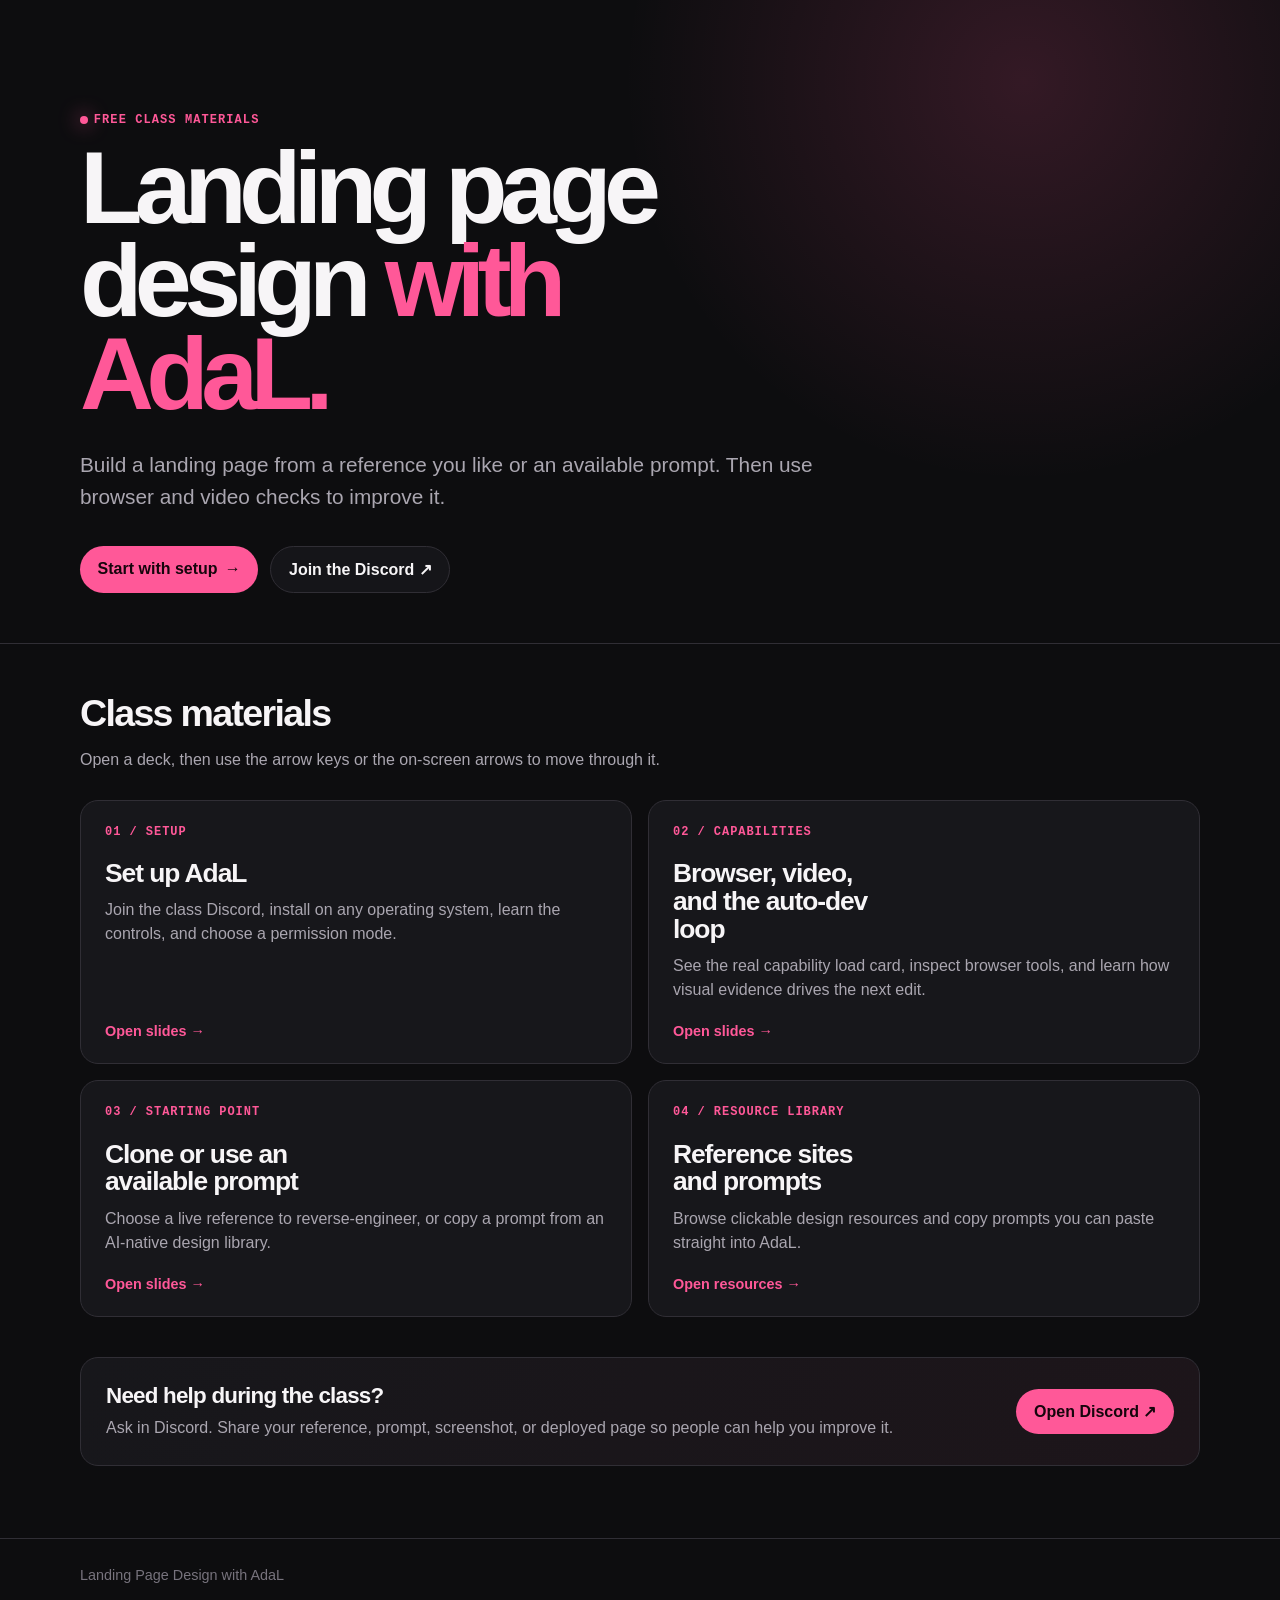
==== index.html @ eed19ae2 "docs: add course homepage Co-Authored-By: AdaL <adal@sylph.ai>" ====
<!DOCTYPE html>
<html lang="en">
<head>
<meta charset="UTF-8">
<meta name="viewport" content="width=device-width, initial-scale=1.0">
<meta name="description" content="Landing Page Design with AdaL — free class materials">
<title>Landing Page Design with AdaL</title>
<style>
  :root { --bg:#0d0d0f; --panel:#17171b; --panel-hover:#1e1d22; --line:#302e35; --text:#f7f5f7; --muted:#aaa6b0; --pink:#ff5898; --pink-soft:rgba(255,88,152,.14); }
  * { box-sizing:border-box; }
  html { scroll-behavior:smooth; }
  body { margin:0; min-height:100vh; background:radial-gradient(circle at 80% 5%,rgba(255,88,152,.16),transparent 25em),var(--bg); color:var(--text); font-family:-apple-system,BlinkMacSystemFont,"Segoe UI",sans-serif; }
  .wrap { width:min(1120px,calc(100% - 40px)); margin:0 auto; }
  header { padding:clamp(52px,10vw,110px) 0 50px; border-bottom:1px solid var(--line); }
  .eyebrow { display:inline-flex; align-items:center; gap:.5em; margin:0 0 1.2em; color:var(--pink); font:750 .75rem/1 "SF Mono",Menlo,monospace; letter-spacing:.09em; text-transform:uppercase; }
  .eyebrow::before { content:""; width:.65em; height:.65em; border-radius:99px; background:var(--pink); box-shadow:0 0 20px var(--pink); }
  h1 { max-width:11ch; margin:0; font-size:clamp(3.1rem,8vw,6.6rem); font-weight:780; letter-spacing:-.075em; line-height:.91; }
  .pink { color:var(--pink); }
  .intro { max-width:37em; margin:1.4em 0 0; color:var(--muted); font-size:clamp(1.05rem,2vw,1.3rem); line-height:1.55; }
  .actions { display:flex; flex-wrap:wrap; gap:.75em; margin-top:2em; }
  .button { display:inline-flex; align-items:center; gap:.45em; border-radius:999px; padding:.82em 1.1em; text-decoration:none; font-weight:700; transition:transform .15s,background .15s,border-color .15s; }
  .button:hover { transform:translateY(-2px); }
  .primary { color:#16050c; background:var(--pink); }.primary:hover { background:#ff79ae; }
  .secondary { border:1px solid var(--line); color:var(--text); background:#151519; }.secondary:hover { border-color:var(--pink); }
  main { padding:48px 0 72px; }
  .section-title { margin:0 0 .35em; font-size:clamp(1.7rem,3vw,2.35rem); letter-spacing:-.045em; }
  .section-copy { margin:0 0 1.7em; color:var(--muted); line-height:1.55; }
  .cards { display:grid; grid-template-columns:repeat(2,minmax(0,1fr)); gap:16px; }
  .card { display:flex; min-height:218px; flex-direction:column; padding:24px; border:1px solid var(--line); border-radius:18px; background:var(--panel); color:inherit; text-decoration:none; transition:transform .18s,border-color .18s,background .18s,box-shadow .18s; }
  .card:hover { transform:translateY(-4px); border-color:var(--pink); background:var(--panel-hover); box-shadow:0 16px 40px rgba(0,0,0,.25); }
  .card-number { color:var(--pink); font:700 .75rem "SF Mono",Menlo,monospace; letter-spacing:.08em; }
  .card h2 { max-width:15ch; margin:.8em 0 .4em; font-size:1.65rem; letter-spacing:-.04em; line-height:1.05; }
  .card p { margin:0; color:var(--muted); line-height:1.5; }
  .card .open { margin-top:auto; padding-top:1.5em; color:var(--pink); font-size:.9em; font-weight:700; }
  .resource { margin-top:40px; display:grid; grid-template-columns:1fr auto; gap:20px; align-items:center; padding:25px; border:1px solid var(--line); border-radius:18px; background:linear-gradient(115deg,var(--panel),#1d151a); }
  .resource h2 { margin:0; font-size:1.4rem; letter-spacing:-.035em; }.resource p { margin:.45em 0 0; color:var(--muted); line-height:1.5; }
  footer { padding:28px 0 38px; color:#77737d; font-size:.9rem; border-top:1px solid var(--line); }
  @media(max-width:700px) { .wrap{width:min(100% - 32px,1120px)} .cards{grid-template-columns:1fr}.resource{grid-template-columns:1fr}.resource .button{width:max-content} }
</style>
</head>
<body>
  <header>
    <div class="wrap">
      <p class="eyebrow">Free class materials</p>
      <h1>Landing page design <span class="pink">with AdaL.</span></h1>
      <p class="intro">Build a landing page from a reference you like or an available prompt. Then use browser and video checks to improve it.</p>
      <div class="actions">
        <a class="button primary" href="slides/01-setup.html">Start with setup <span>→</span></a>
        <a class="button secondary" href="https://discord.gg/adalagent" target="_blank" rel="noopener">Join the Discord ↗</a>
      </div>
    </div>
  </header>
  <main class="wrap">
    <h2 class="section-title">Class materials</h2>
    <p class="section-copy">Open a deck, then use the arrow keys or the on-screen arrows to move through it.</p>
    <div class="cards">
      <a class="card" href="slides/01-setup.html"><span class="card-number">01 / SETUP</span><h2>Set up AdaL</h2><p>Join the class Discord, install on any operating system, learn the controls, and choose a permission mode.</p><span class="open">Open slides →</span></a>
      <a class="card" href="slides/02-capabilities.html"><span class="card-number">02 / CAPABILITIES</span><h2>Browser, video, and the auto-dev loop</h2><p>See the real capability load card, inspect browser tools, and learn how visual evidence drives the next edit.</p><span class="open">Open slides →</span></a>
      <a class="card" href="slides/03-two-ways.html"><span class="card-number">03 / STARTING POINT</span><h2>Clone or use an available prompt</h2><p>Choose a live reference to reverse-engineer, or copy a prompt from an AI-native design library.</p><span class="open">Open slides →</span></a>
      <a class="card" href="slides/04-references.html"><span class="card-number">04 / RESOURCE LIBRARY</span><h2>Reference sites and prompts</h2><p>Browse clickable design resources and copy prompts you can paste straight into AdaL.</p><span class="open">Open resources →</span></a>
    </div>
    <section class="resource">
      <div><h2>Need help during the class?</h2><p>Ask in Discord. Share your reference, prompt, screenshot, or deployed page so people can help you improve it.</p></div>
      <a class="button primary" href="https://discord.gg/adalagent" target="_blank" rel="noopener">Open Discord ↗</a>
    </section>
  </main>
  <footer><div class="wrap">Landing Page Design with AdaL</div></footer>
</body>
</html>
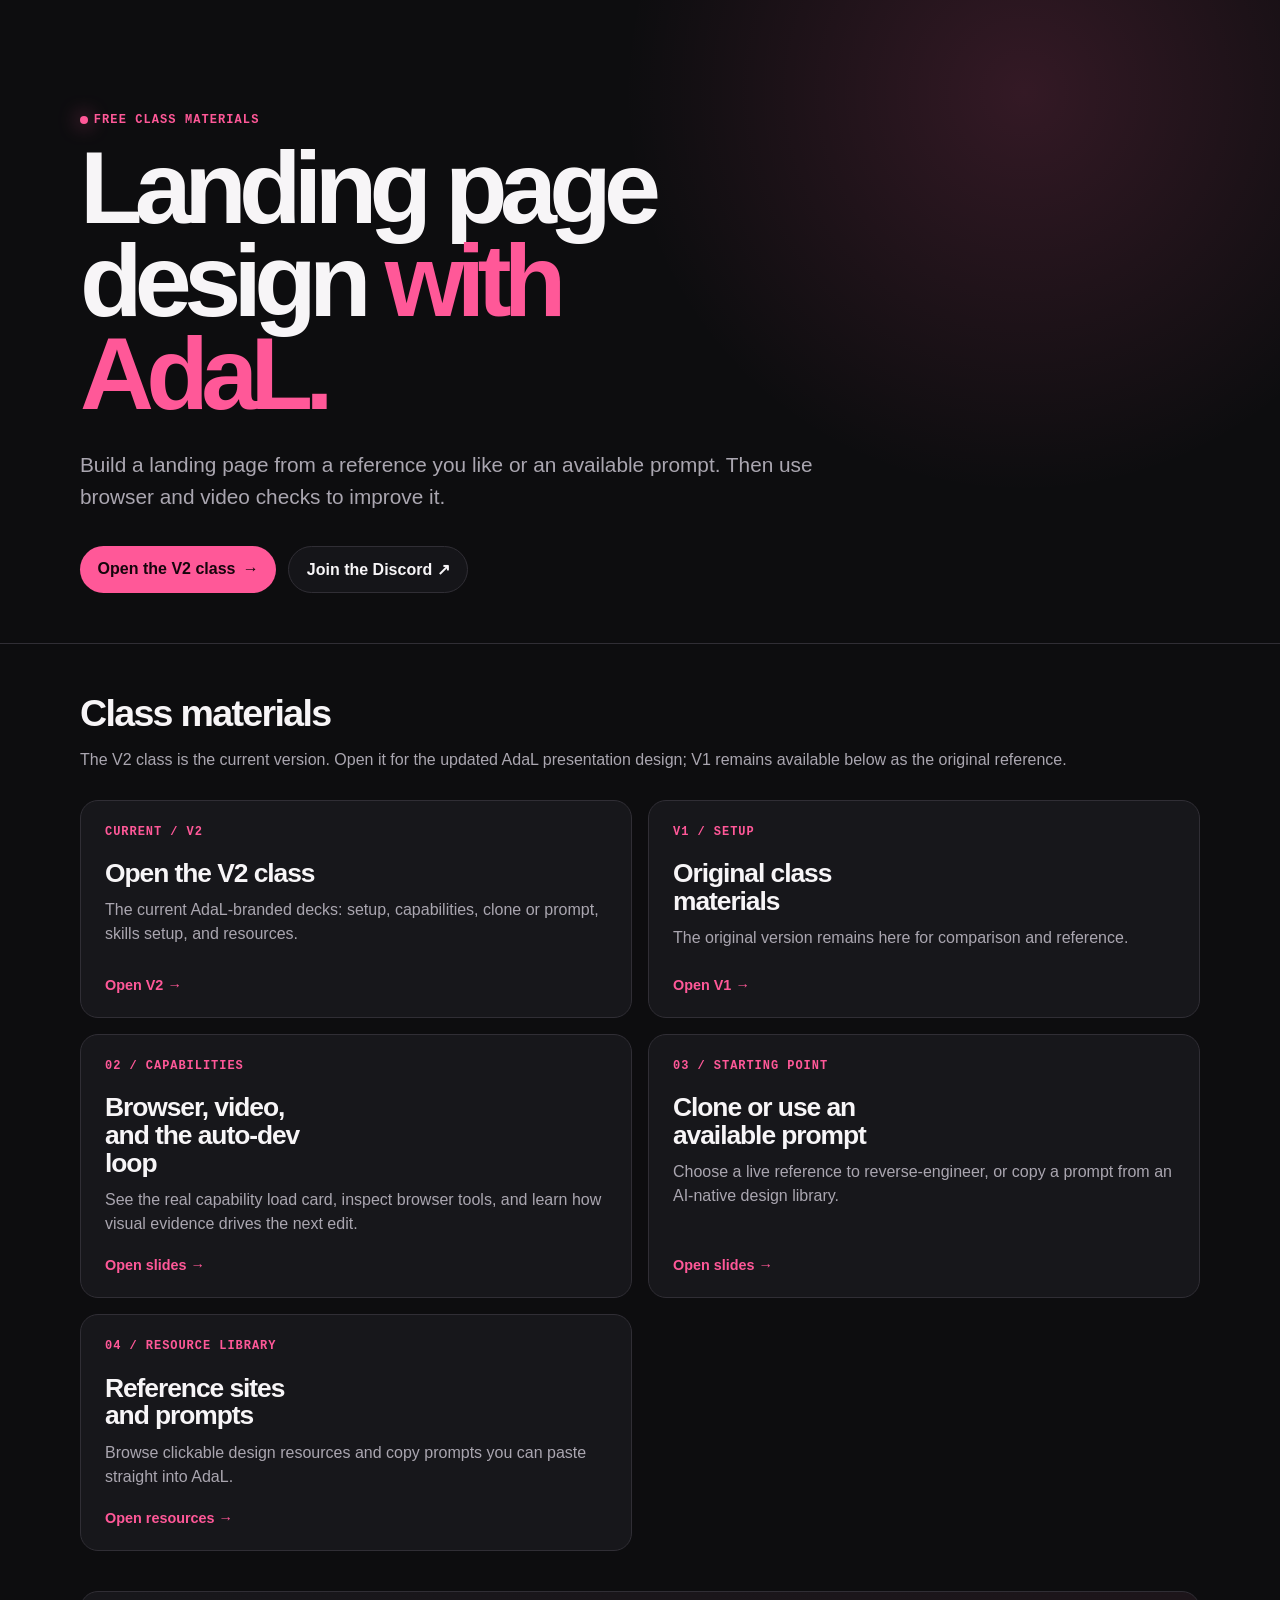
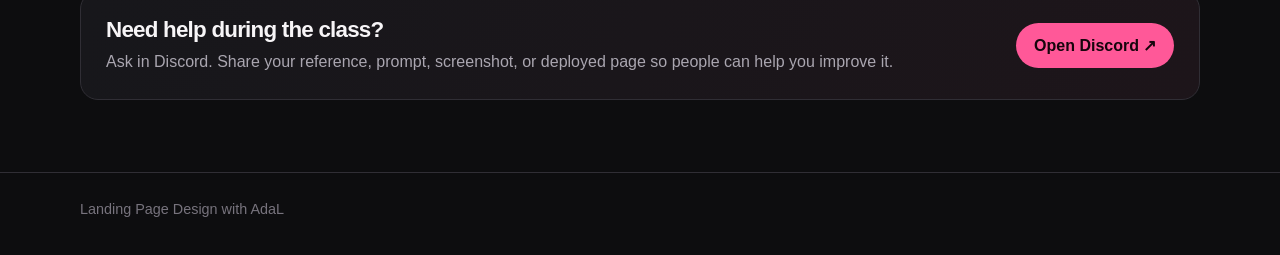
==== commit 68bee8b2: "docs: make v2 the default class experience Co-Authored-By: AdaL <adal@sylph.ai>" ====
--- a/index.html
+++ b/index.html
@@ -45,16 +45,17 @@
       <h1>Landing page design <span class="pink">with AdaL.</span></h1>
       <p class="intro">Build a landing page from a reference you like or an available prompt. Then use browser and video checks to improve it.</p>
       <div class="actions">
-        <a class="button primary" href="slides/01-setup.html">Start with setup <span>→</span></a>
+        <a class="button primary" href="v2/">Open the V2 class <span>→</span></a>
         <a class="button secondary" href="https://discord.gg/adalagent" target="_blank" rel="noopener">Join the Discord ↗</a>
       </div>
     </div>
   </header>
   <main class="wrap">
     <h2 class="section-title">Class materials</h2>
-    <p class="section-copy">Open a deck, then use the arrow keys or the on-screen arrows to move through it.</p>
+    <p class="section-copy">The V2 class is the current version. Open it for the updated AdaL presentation design; V1 remains available below as the original reference.</p>
     <div class="cards">
-      <a class="card" href="slides/01-setup.html"><span class="card-number">01 / SETUP</span><h2>Set up AdaL</h2><p>Join the class Discord, install on any operating system, learn the controls, and choose a permission mode.</p><span class="open">Open slides →</span></a>
+      <a class="card" href="v2/"><span class="card-number">CURRENT / V2</span><h2>Open the V2 class</h2><p>The current AdaL-branded decks: setup, capabilities, clone or prompt, skills setup, and resources.</p><span class="open">Open V2 →</span></a>
+      <a class="card" href="slides/01-setup.html"><span class="card-number">V1 / SETUP</span><h2>Original class materials</h2><p>The original version remains here for comparison and reference.</p><span class="open">Open V1 →</span></a>
       <a class="card" href="slides/02-capabilities.html"><span class="card-number">02 / CAPABILITIES</span><h2>Browser, video, and the auto-dev loop</h2><p>See the real capability load card, inspect browser tools, and learn how visual evidence drives the next edit.</p><span class="open">Open slides →</span></a>
       <a class="card" href="slides/03-two-ways.html"><span class="card-number">03 / STARTING POINT</span><h2>Clone or use an available prompt</h2><p>Choose a live reference to reverse-engineer, or copy a prompt from an AI-native design library.</p><span class="open">Open slides →</span></a>
       <a class="card" href="slides/04-references.html"><span class="card-number">04 / RESOURCE LIBRARY</span><h2>Reference sites and prompts</h2><p>Browse clickable design resources and copy prompts you can paste straight into AdaL.</p><span class="open">Open resources →</span></a>
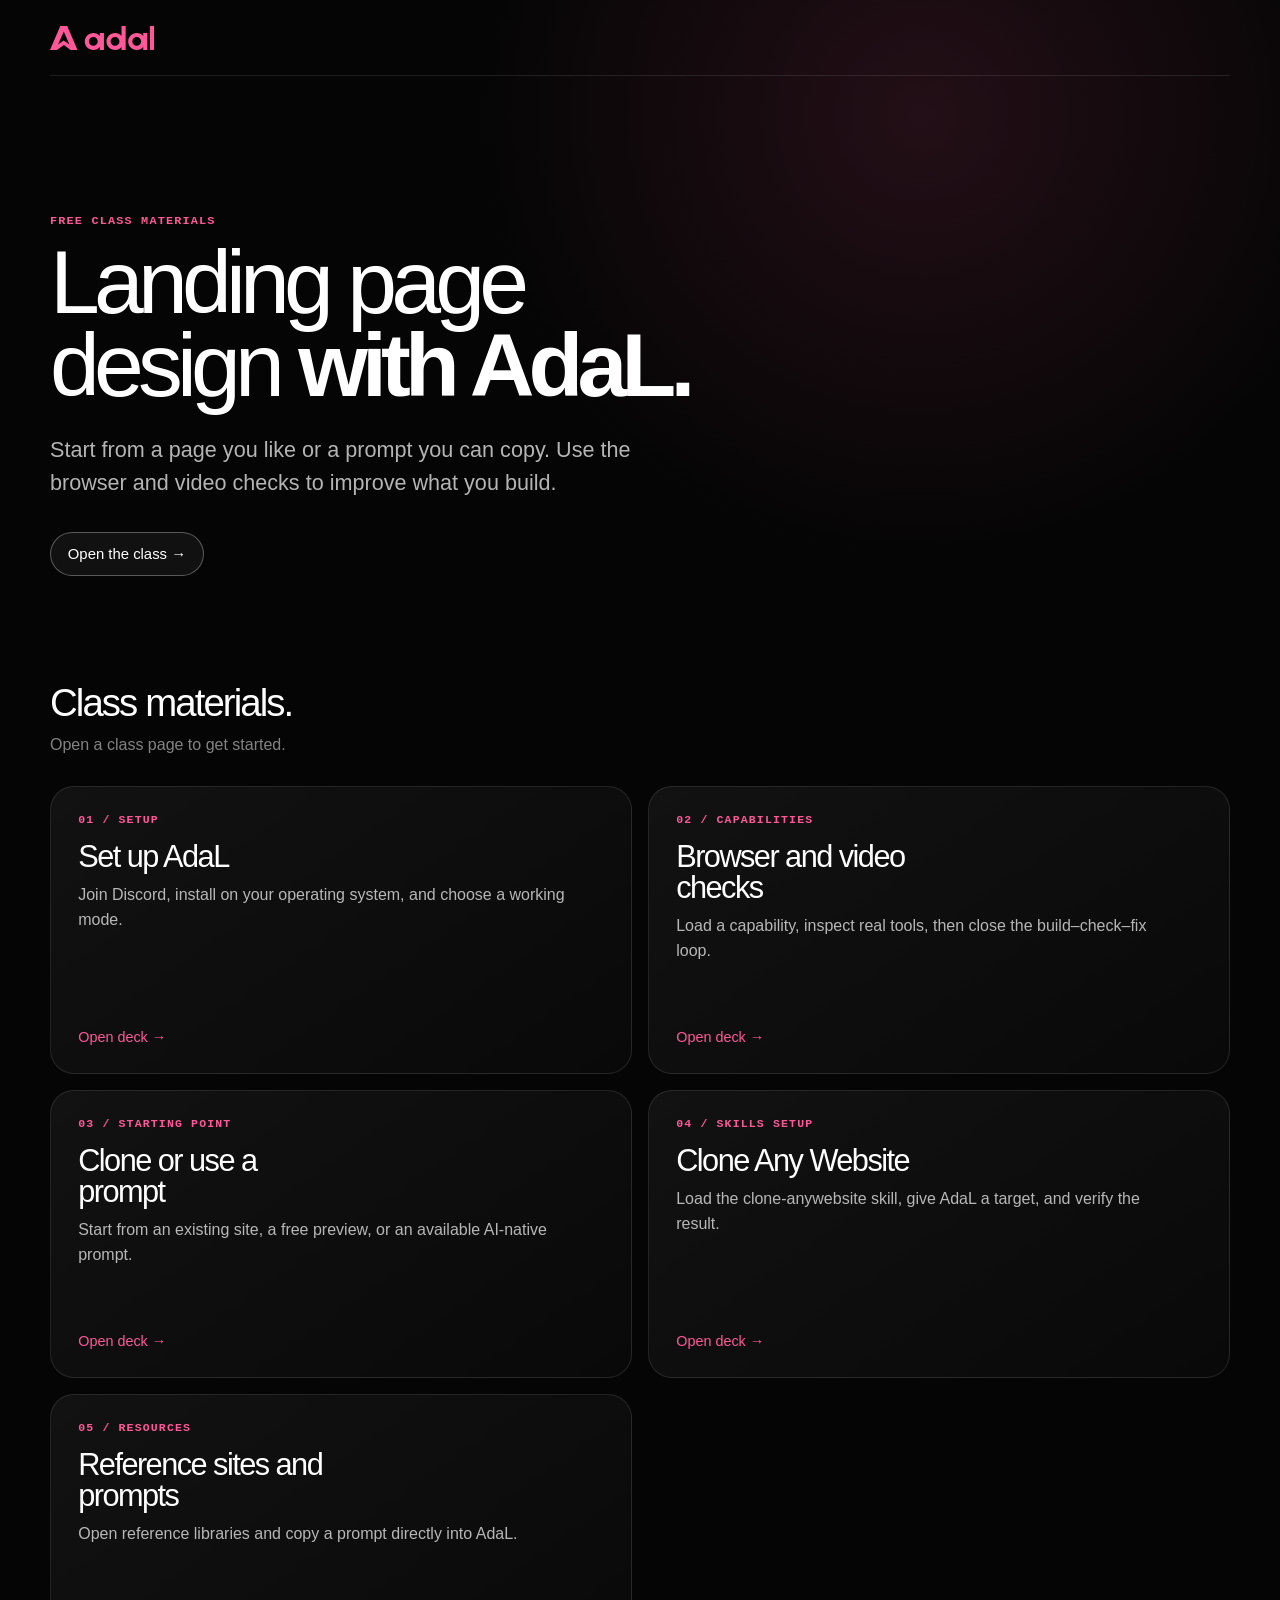
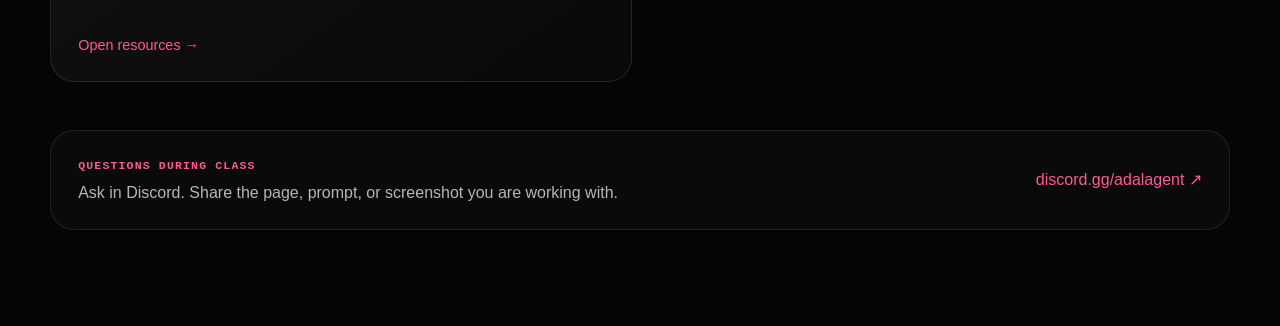
==== commit fb160eba: "docs: unify landing page design course Co-Authored-By: AdaL <adal@sylph.ai>" ====
--- a/index.html
+++ b/index.html
@@ -1,70 +1,49 @@
-<!DOCTYPE html>
+<!doctype html>
 <html lang="en">
 <head>
-<meta charset="UTF-8">
-<meta name="viewport" content="width=device-width, initial-scale=1.0">
-<meta name="description" content="Landing Page Design with AdaL — free class materials">
-<title>Landing Page Design with AdaL</title>
-<style>
-  :root { --bg:#0d0d0f; --panel:#17171b; --panel-hover:#1e1d22; --line:#302e35; --text:#f7f5f7; --muted:#aaa6b0; --pink:#ff5898; --pink-soft:rgba(255,88,152,.14); }
-  * { box-sizing:border-box; }
-  html { scroll-behavior:smooth; }
-  body { margin:0; min-height:100vh; background:radial-gradient(circle at 80% 5%,rgba(255,88,152,.16),transparent 25em),var(--bg); color:var(--text); font-family:-apple-system,BlinkMacSystemFont,"Segoe UI",sans-serif; }
-  .wrap { width:min(1120px,calc(100% - 40px)); margin:0 auto; }
-  header { padding:clamp(52px,10vw,110px) 0 50px; border-bottom:1px solid var(--line); }
-  .eyebrow { display:inline-flex; align-items:center; gap:.5em; margin:0 0 1.2em; color:var(--pink); font:750 .75rem/1 "SF Mono",Menlo,monospace; letter-spacing:.09em; text-transform:uppercase; }
-  .eyebrow::before { content:""; width:.65em; height:.65em; border-radius:99px; background:var(--pink); box-shadow:0 0 20px var(--pink); }
-  h1 { max-width:11ch; margin:0; font-size:clamp(3.1rem,8vw,6.6rem); font-weight:780; letter-spacing:-.075em; line-height:.91; }
-  .pink { color:var(--pink); }
-  .intro { max-width:37em; margin:1.4em 0 0; color:var(--muted); font-size:clamp(1.05rem,2vw,1.3rem); line-height:1.55; }
-  .actions { display:flex; flex-wrap:wrap; gap:.75em; margin-top:2em; }
-  .button { display:inline-flex; align-items:center; gap:.45em; border-radius:999px; padding:.82em 1.1em; text-decoration:none; font-weight:700; transition:transform .15s,background .15s,border-color .15s; }
-  .button:hover { transform:translateY(-2px); }
-  .primary { color:#16050c; background:var(--pink); }.primary:hover { background:#ff79ae; }
-  .secondary { border:1px solid var(--line); color:var(--text); background:#151519; }.secondary:hover { border-color:var(--pink); }
-  main { padding:48px 0 72px; }
-  .section-title { margin:0 0 .35em; font-size:clamp(1.7rem,3vw,2.35rem); letter-spacing:-.045em; }
-  .section-copy { margin:0 0 1.7em; color:var(--muted); line-height:1.55; }
-  .cards { display:grid; grid-template-columns:repeat(2,minmax(0,1fr)); gap:16px; }
-  .card { display:flex; min-height:218px; flex-direction:column; padding:24px; border:1px solid var(--line); border-radius:18px; background:var(--panel); color:inherit; text-decoration:none; transition:transform .18s,border-color .18s,background .18s,box-shadow .18s; }
-  .card:hover { transform:translateY(-4px); border-color:var(--pink); background:var(--panel-hover); box-shadow:0 16px 40px rgba(0,0,0,.25); }
-  .card-number { color:var(--pink); font:700 .75rem "SF Mono",Menlo,monospace; letter-spacing:.08em; }
-  .card h2 { max-width:15ch; margin:.8em 0 .4em; font-size:1.65rem; letter-spacing:-.04em; line-height:1.05; }
-  .card p { margin:0; color:var(--muted); line-height:1.5; }
-  .card .open { margin-top:auto; padding-top:1.5em; color:var(--pink); font-size:.9em; font-weight:700; }
-  .resource { margin-top:40px; display:grid; grid-template-columns:1fr auto; gap:20px; align-items:center; padding:25px; border:1px solid var(--line); border-radius:18px; background:linear-gradient(115deg,var(--panel),#1d151a); }
-  .resource h2 { margin:0; font-size:1.4rem; letter-spacing:-.035em; }.resource p { margin:.45em 0 0; color:var(--muted); line-height:1.5; }
-  footer { padding:28px 0 38px; color:#77737d; font-size:.9rem; border-top:1px solid var(--line); }
-  @media(max-width:700px) { .wrap{width:min(100% - 32px,1120px)} .cards{grid-template-columns:1fr}.resource{grid-template-columns:1fr}.resource .button{width:max-content} }
-</style>
+  <meta charset="UTF-8">
+  <meta name="viewport" content="width=device-width, initial-scale=1.0">
+  <meta name="description" content="Landing Page Design with AdaL — class materials">
+  <title>Landing Page Design with AdaL</title>
+  <style>
+    :root { --void:#030303; --base:#050505; --surface:#0a0a0a; --elevated:#101010; --border:rgba(255,255,255,.1); --border-strong:rgba(255,255,255,.3); --pink:#ff5898; --green:#9be564; --text:#fff; --body:rgba(255,255,255,.82); --secondary:rgba(255,255,255,.7); --muted:rgba(255,255,255,.5); }
+    * { box-sizing:border-box; }
+    body { min-height:100vh; margin:0; background:radial-gradient(circle at 72% 6%,rgba(255,88,152,.12),transparent 28rem),var(--base); color:var(--text); font-family:Inter,-apple-system,BlinkMacSystemFont,"Segoe UI",sans-serif; }
+    .shell { width:var(--page-width,calc(100% - clamp(2rem,5vw,6rem))); max-width:1180px; margin:auto; }
+    nav { display:flex; align-items:center; justify-content:space-between; padding:1.6rem 0; border-bottom:1px solid var(--border); }
+    .brand { display:inline-flex; align-items:center; text-decoration:none; }.brand img { width:104px; height:auto; }
+    header { padding:clamp(4rem,10vw,9rem) 0 clamp(3rem,7vw,6rem); }
+    .eyebrow { color:var(--pink); font:600 .74rem/1 "SF Mono",Menlo,monospace; letter-spacing:.1em; text-transform:uppercase; }
+    h1 { max-width:14ch; margin:.8rem 0 0; font-size:clamp(3rem,7vw,6.4rem); font-weight:400; letter-spacing:-.065em; line-height:.93; }
+    h1 strong { font-weight:650; }.intro { max-width:40rem; margin:1.6rem 0 0; color:var(--secondary); font-size:clamp(1.05rem,2vw,1.35rem); line-height:1.55; }
+    .cta { display:inline-flex; align-items:center; gap:.6rem; margin-top:2rem; padding:.8rem 1.05rem; border:1px solid var(--border-strong); border-radius:999px; color:var(--text); background:rgba(255,255,255,.05); text-decoration:none; font-size:.93rem; transition:.18s ease; }.cta:hover { border-color:var(--pink); background:rgba(255,88,152,.12); transform:translateY(-2px); }
+    main { padding:1rem 0 6rem; } h2 { margin:0; font-size:clamp(1.8rem,3vw,2.8rem); font-weight:400; letter-spacing:-.05em; }.deck-copy { margin:.65rem 0 2rem; color:var(--muted); }
+    .grid { display:grid; grid-template-columns:repeat(2,minmax(0,1fr)); gap:1rem; }.card { min-height:18rem; display:flex; flex-direction:column; padding:1.7rem; border:1px solid var(--border); border-radius:1.5rem; background:linear-gradient(145deg,rgba(255,255,255,.055),rgba(255,255,255,.018)); color:inherit; text-decoration:none; transition:.18s ease; }.card:hover { transform:translateY(-4px); border-color:rgba(255,88,152,.7); background:linear-gradient(145deg,rgba(255,88,152,.11),rgba(255,255,255,.035)); }.label { color:var(--pink); font:600 .72rem/1 "SF Mono",Menlo,monospace; letter-spacing:.1em; }.card h3 { max-width:15ch; margin:1.05rem 0 .65rem; font-size:clamp(1.5rem,2.4vw,2.1rem); font-weight:450; line-height:1; letter-spacing:-.05em; }.card p { max-width:31rem; margin:0; color:var(--secondary); line-height:1.55; }.open { margin-top:auto; padding-top:1.5rem; color:var(--pink); font-size:.9rem; }
+    .support { display:flex; align-items:center; justify-content:space-between; gap:2rem; margin-top:3rem; padding:1.5rem 1.7rem; border:1px solid var(--border); border-radius:1.5rem; background:var(--surface); }.support p { margin:.5rem 0 0; color:var(--secondary); line-height:1.5; }.support a { color:var(--pink); white-space:nowrap; text-decoration:none; }
+    @media (max-width:680px) { .grid { grid-template-columns:1fr; }.card { min-height:15.5rem; }.support { display:block; }.support a { display:inline-block; margin-top:1rem; } nav { padding:1.15rem 0; } }
+  </style>
 </head>
 <body>
-  <header>
-    <div class="wrap">
+  <div class="shell">
+    <nav><a class="brand" href="index.html" aria-label="AdaL class home"><img src="assets/adal-logo-horizontal.svg" alt="AdaL"></a></nav>
+    <header>
       <p class="eyebrow">Free class materials</p>
-      <h1>Landing page design <span class="pink">with AdaL.</span></h1>
-      <p class="intro">Build a landing page from a reference you like or an available prompt. Then use browser and video checks to improve it.</p>
-      <div class="actions">
-        <a class="button primary" href="v2/">Open the V2 class <span>→</span></a>
-        <a class="button secondary" href="https://discord.gg/adalagent" target="_blank" rel="noopener">Join the Discord ↗</a>
+      <h1>Landing page design <strong>with AdaL.</strong></h1>
+      <p class="intro">Start from a page you like or a prompt you can copy. Use the browser and video checks to improve what you build.</p>
+      <a class="cta" href="slides/01-setup.html">Open the class →</a>
+    </header>
+    <main>
+      <h2>Class materials.</h2>
+      <p class="deck-copy">Open a class page to get started.</p>
+      <div class="grid">
+        <a class="card" href="slides/01-setup.html"><span class="label">01 / SETUP</span><h3>Set up AdaL</h3><p>Join Discord, install on your operating system, and choose a working mode.</p><span class="open">Open deck →</span></a>
+        <a class="card" href="slides/02-capabilities.html"><span class="label">02 / CAPABILITIES</span><h3>Browser and video checks</h3><p>Load a capability, inspect real tools, then close the build–check–fix loop.</p><span class="open">Open deck →</span></a>
+        <a class="card" href="slides/03-two-ways.html"><span class="label">03 / STARTING POINT</span><h3>Clone or use a prompt</h3><p>Start from an existing site, a free preview, or an available AI-native prompt.</p><span class="open">Open deck →</span></a>
+        <a class="card" href="slides/04-skills-setup.html"><span class="label">04 / SKILLS SETUP</span><h3>Clone Any Website</h3><p>Load the clone-anywebsite skill, give AdaL a target, and verify the result.</p><span class="open">Open deck →</span></a>
+        <a class="card" href="slides/04-resources.html"><span class="label">05 / RESOURCES</span><h3>Reference sites and prompts</h3><p>Open reference libraries and copy a prompt directly into AdaL.</p><span class="open">Open resources →</span></a>
       </div>
-    </div>
-  </header>
-  <main class="wrap">
-    <h2 class="section-title">Class materials</h2>
-    <p class="section-copy">The V2 class is the current version. Open it for the updated AdaL presentation design; V1 remains available below as the original reference.</p>
-    <div class="cards">
-      <a class="card" href="v2/"><span class="card-number">CURRENT / V2</span><h2>Open the V2 class</h2><p>The current AdaL-branded decks: setup, capabilities, clone or prompt, skills setup, and resources.</p><span class="open">Open V2 →</span></a>
-      <a class="card" href="slides/01-setup.html"><span class="card-number">V1 / SETUP</span><h2>Original class materials</h2><p>The original version remains here for comparison and reference.</p><span class="open">Open V1 →</span></a>
-      <a class="card" href="slides/02-capabilities.html"><span class="card-number">02 / CAPABILITIES</span><h2>Browser, video, and the auto-dev loop</h2><p>See the real capability load card, inspect browser tools, and learn how visual evidence drives the next edit.</p><span class="open">Open slides →</span></a>
-      <a class="card" href="slides/03-two-ways.html"><span class="card-number">03 / STARTING POINT</span><h2>Clone or use an available prompt</h2><p>Choose a live reference to reverse-engineer, or copy a prompt from an AI-native design library.</p><span class="open">Open slides →</span></a>
-      <a class="card" href="slides/04-references.html"><span class="card-number">04 / RESOURCE LIBRARY</span><h2>Reference sites and prompts</h2><p>Browse clickable design resources and copy prompts you can paste straight into AdaL.</p><span class="open">Open resources →</span></a>
-    </div>
-    <section class="resource">
-      <div><h2>Need help during the class?</h2><p>Ask in Discord. Share your reference, prompt, screenshot, or deployed page so people can help you improve it.</p></div>
-      <a class="button primary" href="https://discord.gg/adalagent" target="_blank" rel="noopener">Open Discord ↗</a>
-    </section>
-  </main>
-  <footer><div class="wrap">Landing Page Design with AdaL</div></footer>
+      <section class="support"><div><span class="label">QUESTIONS DURING CLASS</span><p>Ask in Discord. Share the page, prompt, or screenshot you are working with.</p></div><a href="https://discord.gg/adalagent" target="_blank" rel="noopener">discord.gg/adalagent ↗</a></section>
+    </main>
+  </div>
 </body>
-</html>
+</html>
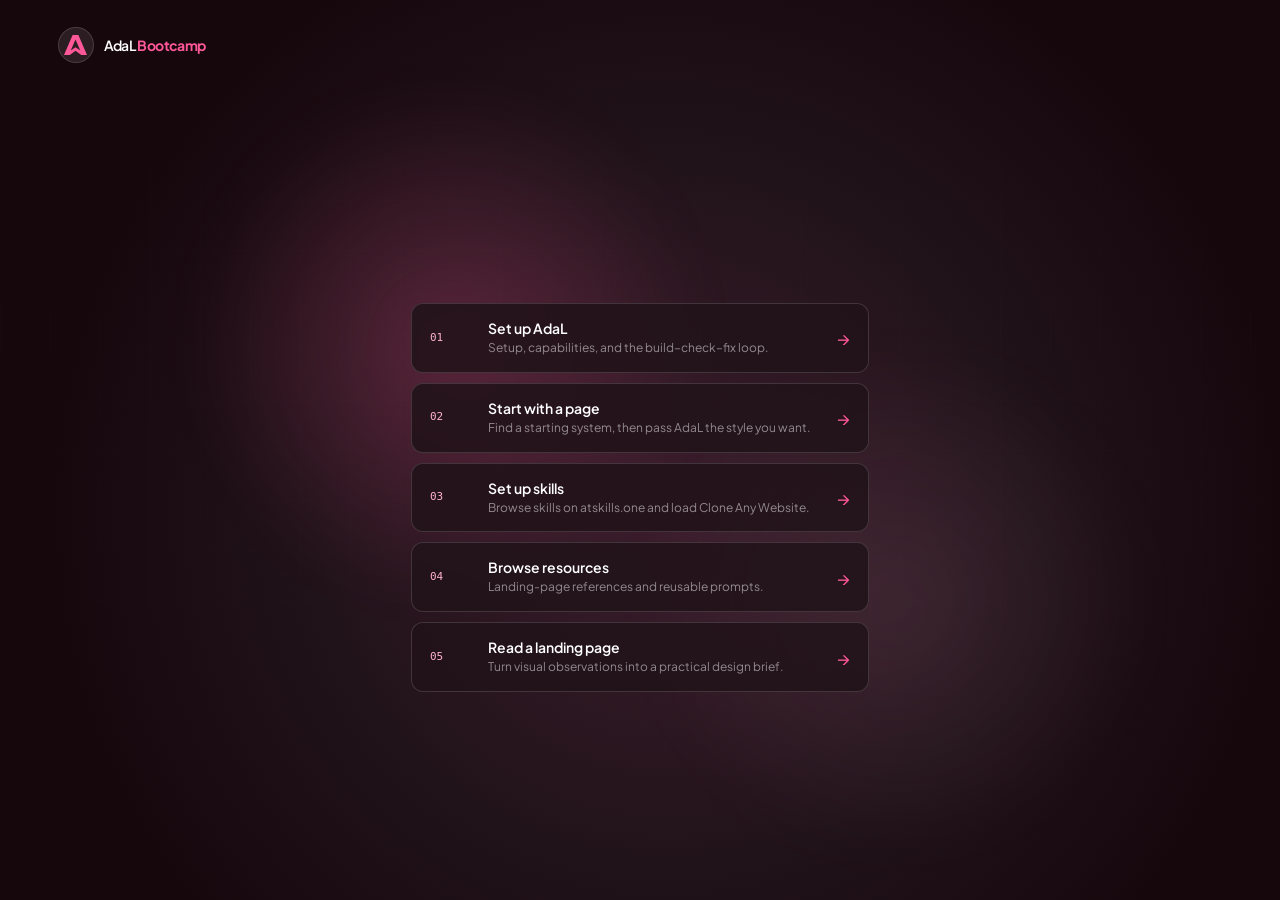
==== commit e02e4b82: "docs: update AdaL bootcamp class materials Co-Authored-By: AdaL <adal@sylph.ai>" ====
--- a/index.html
+++ b/index.html
@@ -3,47 +3,38 @@
 <head>
   <meta charset="UTF-8">
   <meta name="viewport" content="width=device-width, initial-scale=1.0">
-  <meta name="description" content="Landing Page Design with AdaL — class materials">
-  <title>Landing Page Design with AdaL</title>
-  <style>
-    :root { --void:#030303; --base:#050505; --surface:#0a0a0a; --elevated:#101010; --border:rgba(255,255,255,.1); --border-strong:rgba(255,255,255,.3); --pink:#ff5898; --green:#9be564; --text:#fff; --body:rgba(255,255,255,.82); --secondary:rgba(255,255,255,.7); --muted:rgba(255,255,255,.5); }
-    * { box-sizing:border-box; }
-    body { min-height:100vh; margin:0; background:radial-gradient(circle at 72% 6%,rgba(255,88,152,.12),transparent 28rem),var(--base); color:var(--text); font-family:Inter,-apple-system,BlinkMacSystemFont,"Segoe UI",sans-serif; }
-    .shell { width:var(--page-width,calc(100% - clamp(2rem,5vw,6rem))); max-width:1180px; margin:auto; }
-    nav { display:flex; align-items:center; justify-content:space-between; padding:1.6rem 0; border-bottom:1px solid var(--border); }
-    .brand { display:inline-flex; align-items:center; text-decoration:none; }.brand img { width:104px; height:auto; }
-    header { padding:clamp(4rem,10vw,9rem) 0 clamp(3rem,7vw,6rem); }
-    .eyebrow { color:var(--pink); font:600 .74rem/1 "SF Mono",Menlo,monospace; letter-spacing:.1em; text-transform:uppercase; }
-    h1 { max-width:14ch; margin:.8rem 0 0; font-size:clamp(3rem,7vw,6.4rem); font-weight:400; letter-spacing:-.065em; line-height:.93; }
-    h1 strong { font-weight:650; }.intro { max-width:40rem; margin:1.6rem 0 0; color:var(--secondary); font-size:clamp(1.05rem,2vw,1.35rem); line-height:1.55; }
-    .cta { display:inline-flex; align-items:center; gap:.6rem; margin-top:2rem; padding:.8rem 1.05rem; border:1px solid var(--border-strong); border-radius:999px; color:var(--text); background:rgba(255,255,255,.05); text-decoration:none; font-size:.93rem; transition:.18s ease; }.cta:hover { border-color:var(--pink); background:rgba(255,88,152,.12); transform:translateY(-2px); }
-    main { padding:1rem 0 6rem; } h2 { margin:0; font-size:clamp(1.8rem,3vw,2.8rem); font-weight:400; letter-spacing:-.05em; }.deck-copy { margin:.65rem 0 2rem; color:var(--muted); }
-    .grid { display:grid; grid-template-columns:repeat(2,minmax(0,1fr)); gap:1rem; }.card { min-height:18rem; display:flex; flex-direction:column; padding:1.7rem; border:1px solid var(--border); border-radius:1.5rem; background:linear-gradient(145deg,rgba(255,255,255,.055),rgba(255,255,255,.018)); color:inherit; text-decoration:none; transition:.18s ease; }.card:hover { transform:translateY(-4px); border-color:rgba(255,88,152,.7); background:linear-gradient(145deg,rgba(255,88,152,.11),rgba(255,255,255,.035)); }.label { color:var(--pink); font:600 .72rem/1 "SF Mono",Menlo,monospace; letter-spacing:.1em; }.card h3 { max-width:15ch; margin:1.05rem 0 .65rem; font-size:clamp(1.5rem,2.4vw,2.1rem); font-weight:450; line-height:1; letter-spacing:-.05em; }.card p { max-width:31rem; margin:0; color:var(--secondary); line-height:1.55; }.open { margin-top:auto; padding-top:1.5rem; color:var(--pink); font-size:.9rem; }
-    .support { display:flex; align-items:center; justify-content:space-between; gap:2rem; margin-top:3rem; padding:1.5rem 1.7rem; border:1px solid var(--border); border-radius:1.5rem; background:var(--surface); }.support p { margin:.5rem 0 0; color:var(--secondary); line-height:1.5; }.support a { color:var(--pink); white-space:nowrap; text-decoration:none; }
-    @media (max-width:680px) { .grid { grid-template-columns:1fr; }.card { min-height:15.5rem; }.support { display:block; }.support a { display:inline-block; margin-top:1rem; } nav { padding:1.15rem 0; } }
-  </style>
+  <meta name="description" content="AdaL Bootcamp is a practical class for designing, checking, and shipping AI-assisted landing pages.">
+  <title>AdaL Bootcamp — Landing Page Design</title>
+  <link rel="stylesheet" href="landing.css">
+  <script src="landing.js" defer></script>
 </head>
 <body>
-  <div class="shell">
-    <nav><a class="brand" href="index.html" aria-label="AdaL class home"><img src="assets/adal-logo-horizontal.svg" alt="AdaL"></a></nav>
-    <header>
-      <p class="eyebrow">Free class materials</p>
-      <h1>Landing page design <strong>with AdaL.</strong></h1>
-      <p class="intro">Start from a page you like or a prompt you can copy. Use the browser and video checks to improve what you build.</p>
-      <a class="cta" href="slides/01-setup.html">Open the class →</a>
+  <main class="landing-shell" id="top">
+    <div class="backdrop" aria-hidden="true">
+      <div class="backdrop__glow backdrop__glow--pink"></div>
+      <div class="backdrop__glow backdrop__glow--green"></div>
+      <div class="backdrop__grid"></div>
+    </div>
+
+    <header class="site-header">
+      <a class="brand" href="#top" aria-label="AdaL Bootcamp home">
+        <span class="brand__mark"><img src="assets/adal-logo.svg" alt=""></span>
+        <span>AdaL <strong>Bootcamp</strong></span>
+      </a>
+
+
     </header>
-    <main>
-      <h2>Class materials.</h2>
-      <p class="deck-copy">Open a class page to get started.</p>
-      <div class="grid">
-        <a class="card" href="slides/01-setup.html"><span class="label">01 / SETUP</span><h3>Set up AdaL</h3><p>Join Discord, install on your operating system, and choose a working mode.</p><span class="open">Open deck →</span></a>
-        <a class="card" href="slides/02-capabilities.html"><span class="label">02 / CAPABILITIES</span><h3>Browser and video checks</h3><p>Load a capability, inspect real tools, then close the build–check–fix loop.</p><span class="open">Open deck →</span></a>
-        <a class="card" href="slides/03-two-ways.html"><span class="label">03 / STARTING POINT</span><h3>Clone or use a prompt</h3><p>Start from an existing site, a free preview, or an available AI-native prompt.</p><span class="open">Open deck →</span></a>
-        <a class="card" href="slides/04-skills-setup.html"><span class="label">04 / SKILLS SETUP</span><h3>Clone Any Website</h3><p>Load the clone-anywebsite skill, give AdaL a target, and verify the result.</p><span class="open">Open deck →</span></a>
-        <a class="card" href="slides/04-resources.html"><span class="label">05 / RESOURCES</span><h3>Reference sites and prompts</h3><p>Open reference libraries and copy a prompt directly into AdaL.</p><span class="open">Open resources →</span></a>
+
+    <section class="class-picker" id="class-sections">
+      <div class="section-list reveal" style="--delay: 240ms">
+        <a class="section-card" target="_blank" rel="noopener" href="slides/01-setup.html"><span class="section-number">01</span><span><strong>Set up AdaL</strong><small>Setup, capabilities, and the build–check–fix loop.</small></span><span class="section-arrow">→</span></a>
+        <a class="section-card" target="_blank" rel="noopener" href="slides/03-two-ways.html"><span class="section-number">02</span><span><strong>Start with a page</strong><small>Find a starting system, then pass AdaL the style you want.</small></span><span class="section-arrow">→</span></a>
+        <a class="section-card" target="_blank" rel="noopener" href="slides/04-skills-setup.html"><span class="section-number">03</span><span><strong>Set up skills</strong><small>Browse skills on atskills.one and load Clone Any Website.</small></span><span class="section-arrow">→</span></a>
+        <a class="section-card" target="_blank" rel="noopener" href="slides/04-resources.html"><span class="section-number">04</span><span><strong>Browse resources</strong><small>Landing-page references and reusable prompts.</small></span><span class="section-arrow">→</span></a>
+        <a class="section-card" target="_blank" rel="noopener" href="slides/05-read-a-landing-page.html"><span class="section-number">05</span><span><strong>Read a landing page</strong><small>Turn visual observations into a practical design brief.</small></span><span class="section-arrow">→</span></a>
       </div>
-      <section class="support"><div><span class="label">QUESTIONS DURING CLASS</span><p>Ask in Discord. Share the page, prompt, or screenshot you are working with.</p></div><a href="https://discord.gg/adalagent" target="_blank" rel="noopener">discord.gg/adalagent ↗</a></section>
-    </main>
-  </div>
+
+    </section>
+  </main>
 </body>
 </html>
--- a/landing.css
+++ b/landing.css
@@ -0,0 +1,77 @@
+@import url("https://fonts.googleapis.com/css2?family=Plus+Jakarta+Sans:wght@400;500;600;700&family=Space+Grotesk:wght@400;500;600;700&display=swap");
+
+:root {
+  --void: #16070d;
+  --ink: #ffffff;
+  --body: rgba(255, 255, 255, 0.78);
+  --muted: rgba(255, 255, 255, 0.5);
+  --line: rgba(255, 255, 255, 0.14);
+  --pink: #ff5898;
+  --pink-soft: #ffb2cf;
+  --panel: rgba(33, 19, 26, 0.88);
+  --sans: "Plus Jakarta Sans", system-ui, sans-serif;
+  --headline: "Space Grotesk", system-ui, sans-serif;
+  --mono: "JetBrains Mono", "SF Mono", Menlo, Consolas, monospace;
+}
+
+* { box-sizing: border-box; }
+html { scroll-behavior: smooth; }
+body { min-width: 320px; margin: 0; background: var(--void); color: var(--ink); font-family: var(--sans); -webkit-font-smoothing: antialiased; }
+a { color: inherit; text-decoration: none; }
+.landing-shell { position: relative; display: flex; min-height: 100svh; isolation: isolate; flex-direction: column; overflow: hidden; padding: clamp(18px, 3vh, 32px) clamp(20px, 4.5vw, 72px) clamp(18px, 3vh, 30px); }
+.backdrop, .backdrop__grid { position: absolute; inset: 0; pointer-events: none; }
+.backdrop { z-index: -1; background: radial-gradient(circle at 52% 57%, #3b1d2c 0, #21131a 42%, var(--void) 74%); overflow: hidden; }
+.backdrop__grid { opacity: .2; background-image: linear-gradient(rgba(255,255,255,.045) 1px, transparent 1px), linear-gradient(90deg, rgba(255,255,255,.045) 1px, transparent 1px); background-size: 50px 50px; mask-image: linear-gradient(to bottom, transparent, black 36%, transparent); }
+.backdrop__glow { position: absolute; width: min(44vw, 600px); aspect-ratio: 1; border-radius: 50%; filter: blur(28px); }
+.backdrop__glow--pink { top: 7%; left: 13%; background: radial-gradient(circle, rgba(255,88,152,.24), transparent 64%); }
+.backdrop__glow--green { right: 8%; bottom: 2%; background: radial-gradient(circle, rgba(255,178,207,.1), transparent 65%); }
+
+.site-header { display: grid; grid-template-columns: 1fr auto 1fr; align-items: center; gap: 20px; animation: enter .7s cubic-bezier(.22,1,.36,1) both; }
+.brand { display: inline-flex; width: fit-content; align-items: center; gap: 10px; font-size: 14px; font-weight: 600; letter-spacing: -.045em; }
+.brand strong { color: var(--pink); }
+.brand__mark { display: grid; width: 36px; height: 36px; place-items: center; overflow: hidden; border: 1px solid var(--line); border-radius: 50%; background: rgba(255,255,255,.09); }
+.brand__mark img { width: 23px; height: 23px; object-fit: contain; }
+.desktop-nav { display: flex; gap: 4px; padding: 5px; border: 1px solid var(--line); border-radius: 999px; background: rgba(255,255,255,.06); backdrop-filter: blur(16px); }
+.desktop-nav a { padding: 8px 14px; border-radius: 999px; color: var(--muted); font-size: 12px; font-weight: 600; transition: background .2s, color .2s; }
+.desktop-nav a:hover, .desktop-nav .is-current { background: rgba(255,255,255,.13); color: var(--ink); }
+.header-link { justify-self: end; font-size: 12px; font-weight: 700; }
+.header-link span, .course-strip a span { color: var(--pink); }
+
+.hero, .class-picker { display: flex; flex: 1; flex-direction: column; align-items: center; justify-content: center; padding: clamp(64px, 8vh, 100px) 0 clamp(36px, 5vh, 62px); text-align: center; }
+.class-picker { align-items: stretch; max-width: 900px; margin: 0 auto; }
+.class-picker h1 { text-align: center; }
+.section-list { display: grid; gap: 10px; margin-top: 32px; }
+.section-card { display: grid; grid-template-columns: 42px 1fr 24px; gap: 16px; align-items: center; padding: 15px 18px; border: 1px solid var(--line); border-radius: 12px; background: var(--panel); text-align: left; transition: transform .2s, border-color .2s, background .2s; }
+.section-card:hover { transform: translateY(-2px); border-color: var(--pink); background: rgba(255,88,152,.1); }
+.section-number { color: var(--pink-soft); font: 11px/1.5 var(--mono); }
+.section-card strong, .section-card small { display: block; }
+.section-card strong { font-size: 14px; font-weight: 600; }
+.section-card small { margin-top: 3px; color: var(--muted); font-size: 12px; line-height: 1.4; }
+.section-arrow { color: var(--pink); font-size: 18px; text-align: right; }
+.demo-links { margin-top: 34px; text-align: center; }
+.section-label { margin: 0 0 10px; color: var(--pink); font: 10px/1 var(--mono); letter-spacing: .08em; text-transform: uppercase; }
+.demo-links div { display: flex; flex-wrap: wrap; justify-content: center; gap: 8px 18px; }
+.demo-links a { color: var(--muted); font-size: 12px; text-decoration: underline; text-underline-offset: 3px; }
+.demo-links a:hover { color: var(--ink); }
+.eyebrow { display: inline-flex; align-items: center; gap: 9px; margin: 0 0 20px; color: #dfdce1; font: 500 clamp(10px, 1.25vw, 12px)/1 var(--mono); letter-spacing: .06em; text-transform: uppercase; }
+.eyebrow span { width: 7px; height: 7px; border-radius: 50%; background: var(--pink); box-shadow: 0 0 16px var(--pink); }
+h1 { max-width: 1000px; margin: 0; font-family: var(--headline); font-size: clamp(54px, 10.5vw, 142px); font-weight: 500; letter-spacing: -.075em; line-height: .88; }
+h1 em { color: var(--pink); font-family: Georgia, serif; font-size: 1.06em; font-weight: 400; letter-spacing: -.11em; }
+.hero-copy { max-width: 560px; margin: clamp(25px, 4vh, 38px) 0 0; color: var(--body); font-size: clamp(14px, 1.55vw, 17px); line-height: 1.65; }
+.hero-actions { display: flex; flex-wrap: wrap; justify-content: center; gap: 15px; margin-top: 30px; }
+.button { display: inline-flex; min-height: 47px; align-items: center; justify-content: center; padding: 0 22px; border-radius: 999px; font-size: 13px; font-weight: 700; transition: transform .2s, background .2s; }
+.button--primary { gap: 12px; background: var(--pink); color: #0f120d; box-shadow: 0 0 28px rgba(255,88,152,.2); }
+.button--primary:hover { transform: translateY(-2px); background: #b8f982; }
+.button--secondary { border: 1px solid var(--line); background: rgba(255,255,255,.05); }
+.button--secondary:hover { transform: translateY(-2px); background: rgba(255,255,255,.12); }
+.outcomes { display: grid; width: min(100%, 780px); grid-template-columns: repeat(3, 1fr); gap: 20px; margin: clamp(42px, 7vh, 76px) 0 0; text-align: left; }
+.outcomes div { display: flex; gap: 11px; padding: 14px 0; border-top: 1px solid var(--line); }
+.outcomes dt { color: var(--pink); font: 11px/1.5 var(--mono); }
+.outcomes dd { display: grid; gap: 3px; margin: 0; }.outcomes strong { font-size: 13px; letter-spacing: -.02em; }.outcomes span { color: var(--muted); font-size: 11px; line-height: 1.4; }
+.course-strip { display: grid; grid-template-columns: 1.1fr 1.35fr auto; gap: 30px; align-items: center; padding: 17px 20px; border: 1px solid var(--line); border-radius: 16px; background: var(--panel); backdrop-filter: blur(18px); }
+.course-strip__label { display: block; margin-bottom: 5px; color: var(--pink); font: 10px/1 var(--mono); letter-spacing: .08em; text-transform: uppercase; }.course-strip strong { font-size: 13px; letter-spacing: -.02em; }.course-strip p { margin: 0; color: var(--muted); font-size: 12px; line-height: 1.55; }.course-strip a { font-size: 12px; font-weight: 700; white-space: nowrap; }
+.menu-button, .mobile-menu { display: none; }.sr-only { position: absolute; width: 1px; height: 1px; overflow: hidden; clip: rect(0,0,0,0); white-space: nowrap; }
+.reveal { opacity: 0; transform: translateY(18px); animation: reveal .75s cubic-bezier(.22,1,.36,1) var(--delay) forwards; }@keyframes reveal { to { opacity: 1; transform: translateY(0); } }@keyframes enter { from { opacity: 0; transform: translateY(-14px); } to { opacity: 1; transform: translateY(0); } }
+@media (max-width: 720px) { .landing-shell { min-height: 100dvh; padding: 18px; }.site-header { grid-template-columns: 1fr auto; }.desktop-nav, .header-link { display: none; }.menu-button { display: grid; width: 40px; height: 40px; place-content: center; gap: 5px; border: 1px solid var(--line); border-radius: 50%; background: rgba(255,255,255,.08); color: var(--ink); }.menu-button__line { display: block; width: 17px; height: 1.5px; background: currentColor; transition: opacity .2s, transform .2s; }.menu-button[aria-expanded="true"] .menu-button__line:nth-of-type(2) { transform: translateY(6.5px) rotate(45deg); }.menu-button[aria-expanded="true"] .menu-button__line:nth-of-type(3) { opacity: 0; }.menu-button[aria-expanded="true"] .menu-button__line:nth-of-type(4) { transform: translateY(-6.5px) rotate(-45deg); }.mobile-menu { display: block; position: absolute; z-index: 2; top: 72px; right: 18px; left: 18px; padding: 12px; border: 1px solid var(--line); border-radius: 18px; background: rgba(23,23,29,.95); box-shadow: 0 20px 50px rgba(0,0,0,.4); backdrop-filter: blur(20px); }.mobile-menu nav { display: grid; }.mobile-menu a { padding: 13px 10px; border-bottom: 1px solid var(--line); font-size: 14px; font-weight: 600; }.mobile-menu a:last-child { border: 0; color: var(--pink); }.hero { padding-top: 76px; }h1 { font-size: clamp(54px, 16.5vw, 92px); line-height: .88; }.outcomes { grid-template-columns: 1fr; gap: 0; margin-top: 44px; }.outcomes div { padding: 12px 0; }.course-strip { grid-template-columns: 1fr; gap: 11px; padding: 17px; } }
+@media (max-height: 720px) and (min-width: 721px) { .hero { padding-top: 44px; padding-bottom: 22px; }.outcomes { margin-top: 34px; } }
+@media (prefers-reduced-motion: reduce) { *, *::before, *::after { scroll-behavior: auto !important; animation-duration: .01ms !important; animation-iteration-count: 1 !important; transition-duration: .01ms !important; }.reveal { opacity: 1; transform: none; } }
